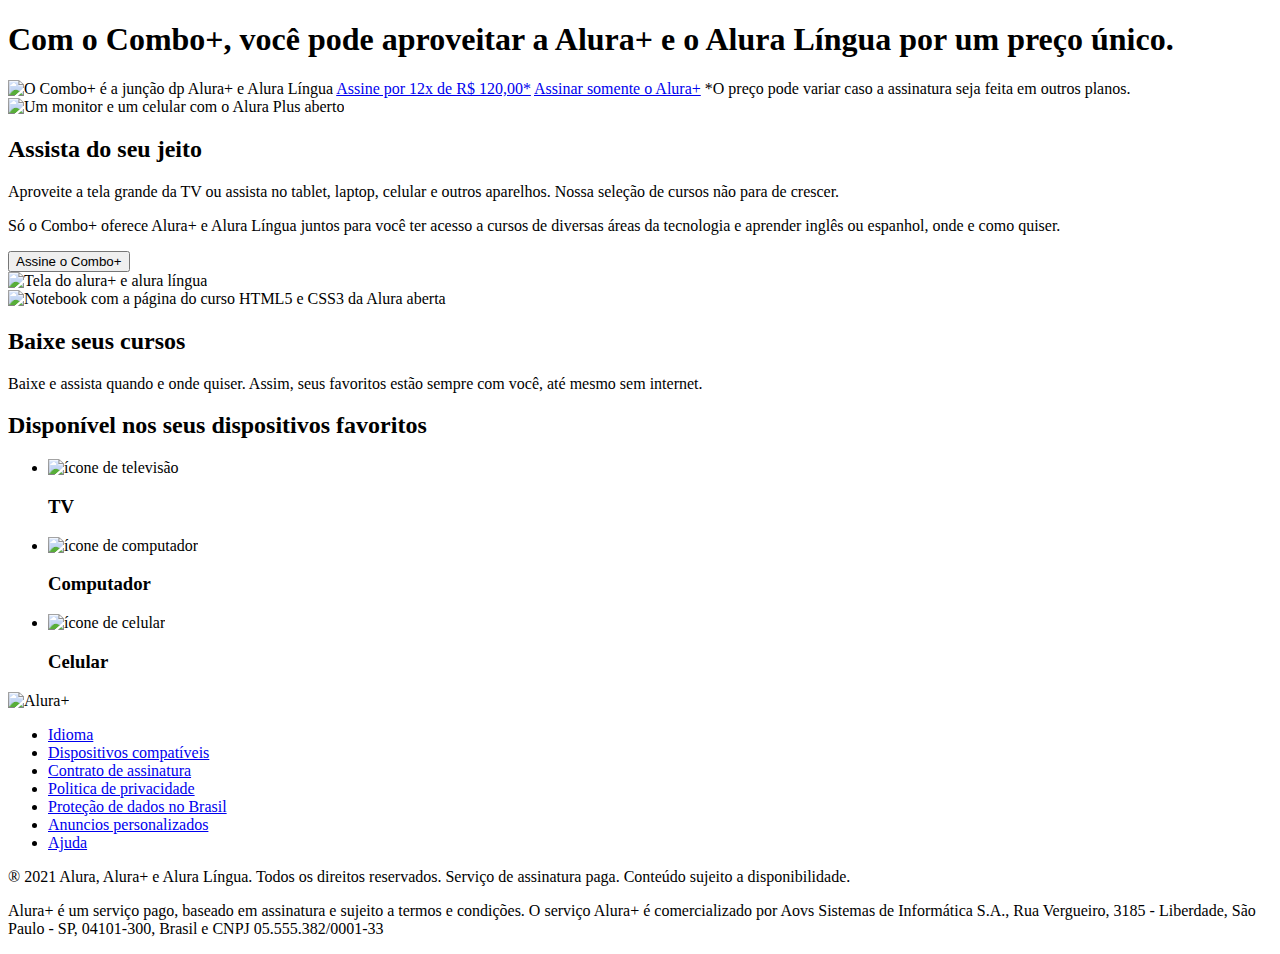
==== index.html @ 38381bb6 "SEO - Otimizações, foi adicionado uma pasta src para conter arquivos originais" ====
<!DOCTYPE html>
<html lang="pt-br">
<head>
    <meta charset="UTF-8">
    <meta http-equiv="X-UA-Compatible" content="IE=edge">
    <meta name="viewport" content="width=device-width, initial-scale=1.0">
    <meta name="description" content="Projeto final do curso HTML e CSS praticando HTML/CSS com adição de melhorias de SEO, perfomance e PWA">

    <title>Alura Plus</title>

    <link rel="stylesheet" href="./assets/css/style.css">

    <link rel="preconnect" href="https://fonts.googleapis.com">
    <link rel="preconnect" href="https://fonts.gstatic.com" crossorigin>
    <link href="https://fonts.googleapis.com/css2?family=Inter:wght@400;700&family=Overpass:wght@400;600;700;800;900&display=swap" rel="stylesheet">
</head>
<body>
    <section class="container container--principal principal">
        <div class="container__caixa">
            <h1 class="container__titulo">Com o Combo+, você pode aproveitar a Alura+ e o Alura Língua por um preço único.</h1>
            <img src="./assets/img/Combo.webp" class="container__imagem" alt="O Combo+ é a junção dp Alura+ e Alura Língua" width="356" height="108" />
            <a href="www.alura.com.br" class="container__botao">Assine por 12x de R$ 120,00*</a>
            <a href="www.alura.com.br" class="container__botao botao_secundario">Assinar somente o Alura+</a>
            <span class="container__aviso">*O preço pode variar caso a assinatura seja feita em outros planos.</span>
        </div>
    </section>

    <section class="container secundario">
        <img src="./assets/img/Plataformas.webp" class="secundario__imagem" alt="Um monitor e um celular com o Alura Plus aberto" width="498" height="560" />
        <div>
            <h2 class="descricao__titulo">Assista do seu jeito</h2>
            <p class="descricao__texto">Aproveite a tela grande da TV ou assista no tablet, laptop, celular e outros aparelhos. Nossa seleção de cursos não para de crescer.</p>
        </div>
    </section>

    <section class="container secundario">
        <div class="conteiner__descricao">
            <p class="descricao__texto">Só o Combo+ oferece Alura+ e Alura Língua juntos para você ter acesso a cursos de diversas áreas da tecnologia e aprender inglês ou espanhol, onde e como quiser.</p>
            <button class="container__botao secundario__botao">Assine o Combo+</button>
        </div>
        <img src="./assets/img/Telas.webp" class="secundario__imagem" alt="Tela do alura+ e alura língua" width="496" height="339" />
    </section>

    <section class="container secundario">
        <img src="./assets/img/Notebook.webp" class="container__imagem--notebook secundaria__imagem" alt="Notebook com a página do curso HTML5 e CSS3 da Alura aberta" width="547" height="324" />
        <div class="conteiner__descricao">
            <h2 class="descricao__titulo">Baixe seus cursos</h2>
            <p class="descricao__texto">Baixe e assista quando e onde quiser. Assim, seus favoritos estão sempre com você, até mesmo sem internet.</p>
        </div>
    </section>

    <section class="dispositivos">
        <h2 class="dispositivos__titulo">Disponível nos seus dispositivos favoritos</h2>
        <ul class="dispositivos__lista">
            <li>
                <img src="./assets/img/tv.png" alt="ícone de televisão" width="339" height="192" />
                <h3 class="lista__item">TV</h3>
            </li>
            <li>
                <img src="./assets/img/computador.png" alt="ícone de computador" width="339" height="192" />
                <h3 class="lista__item">Computador</h3>
            </li>
            <li>
                <img src="./assets/img/celular.png" alt="ícone de celular" width="339" height="192" />
                <h3 class="lista__item">Celular</h3>
            </li>
        </ul>
    </section>

    <footer class="rodape">
        <img src="./assets/img/Logo.webp" alt="Alura+" class="rodape__logo" width="102" height="36" />
        <ul class="rodape__lista">
            <li class="lista__link">
                <a href="#">Idioma</a>
            </li>
            <li class="lista__link">
                <a href="#">Dispositivos compatíveis</a>
            </li>
            <li class="lista__link">
                <a href="#">Contrato de assinatura</a>
            </li>
            <li class="lista__link">
                <a href="#">Politica de privacidade</a>
            </li>
            <li class="lista__link">
                <a href="#">Proteção de dados no Brasil</a>
            </li>
            <li class="lista__link">
                <a href="#">Anuncios personalizados</a>
            </li>
            <li class="lista__link">
                <a href="#">Ajuda</a>
            </li>
        </ul>
        <p class="rodape__texto">® 2021 Alura, Alura+ e Alura Língua. Todos os direitos reservados. Serviço de assinatura paga. Conteúdo sujeito a disponibilidade.</p>
        <p class="rodape__texto">Alura+ é um serviço pago, baseado em assinatura e sujeito a termos e condições. O serviço Alura+ é comercializado por Aovs Sistemas de Informática S.A., Rua Vergueiro, 3185 - Liberdade, São Paulo - SP, 04101-300, Brasil e CNPJ 05.555.382/0001-33</p>
    </footer>
</body>
</html>
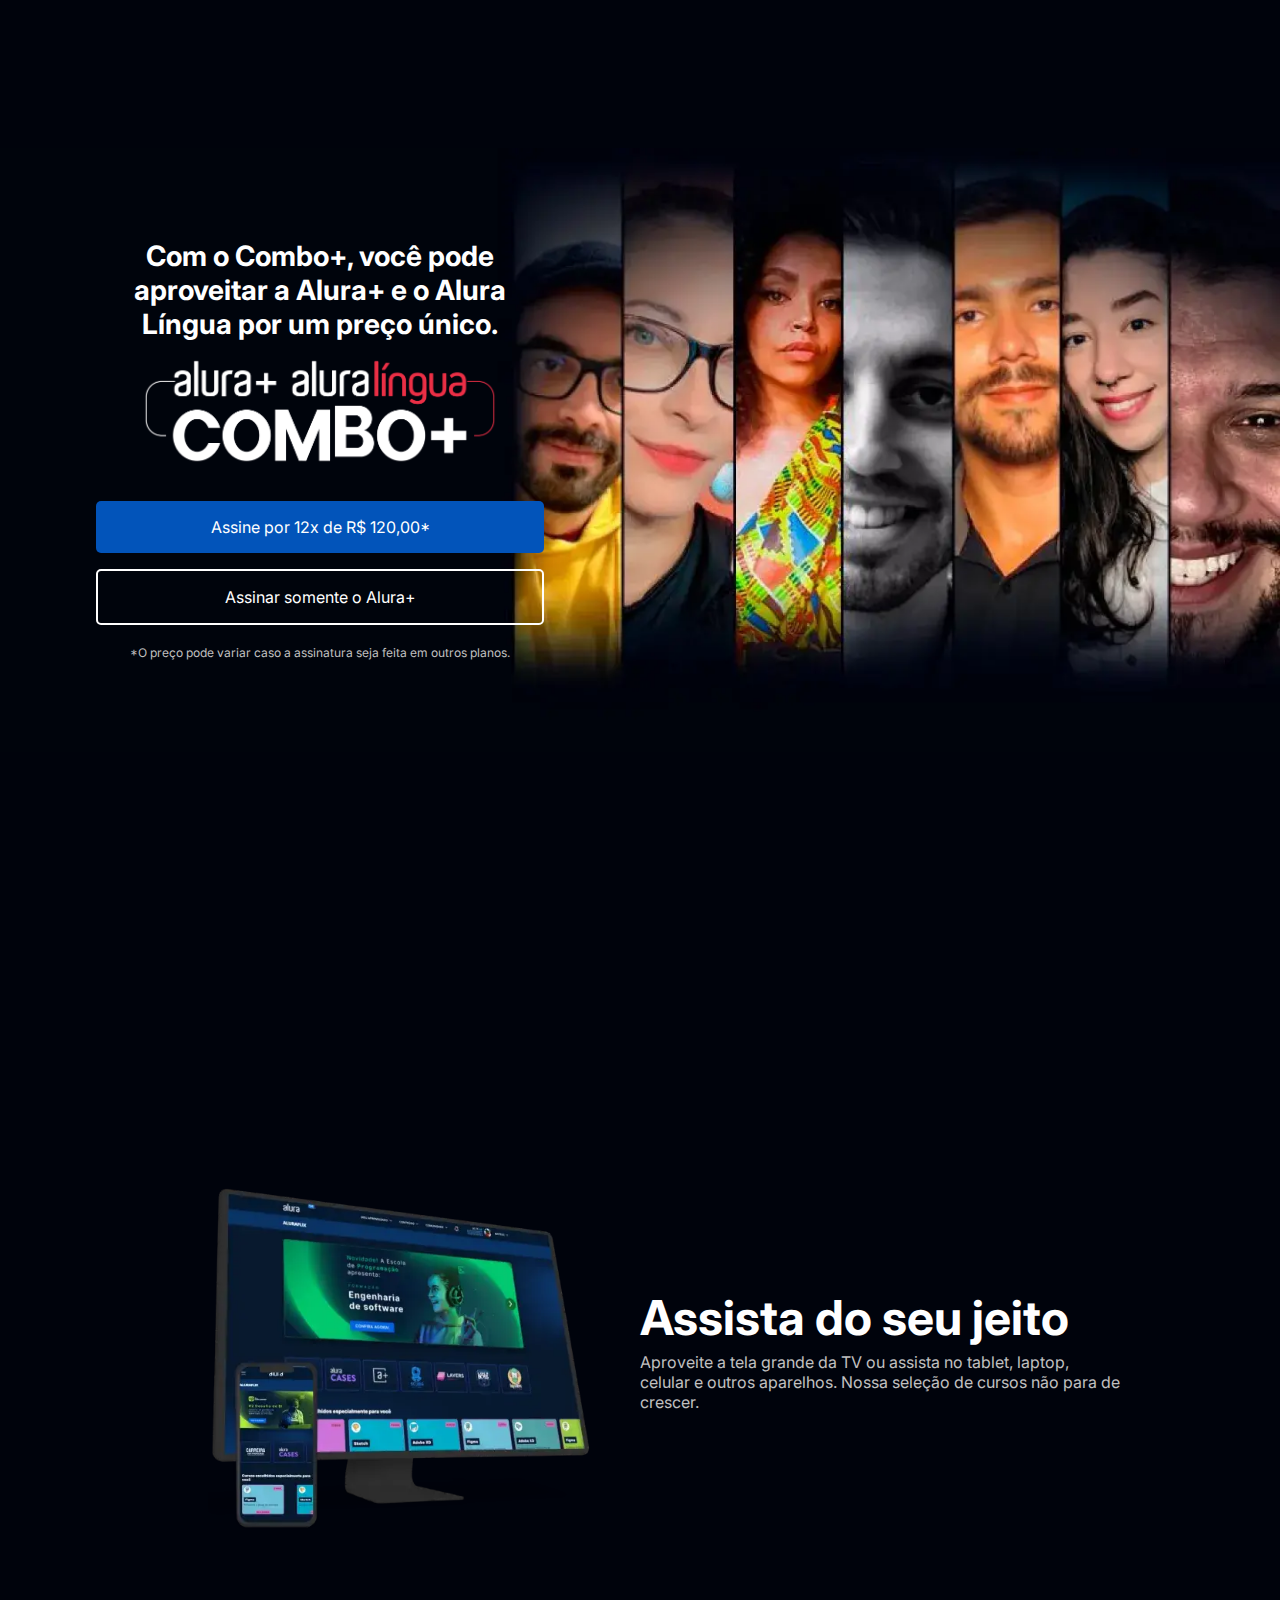
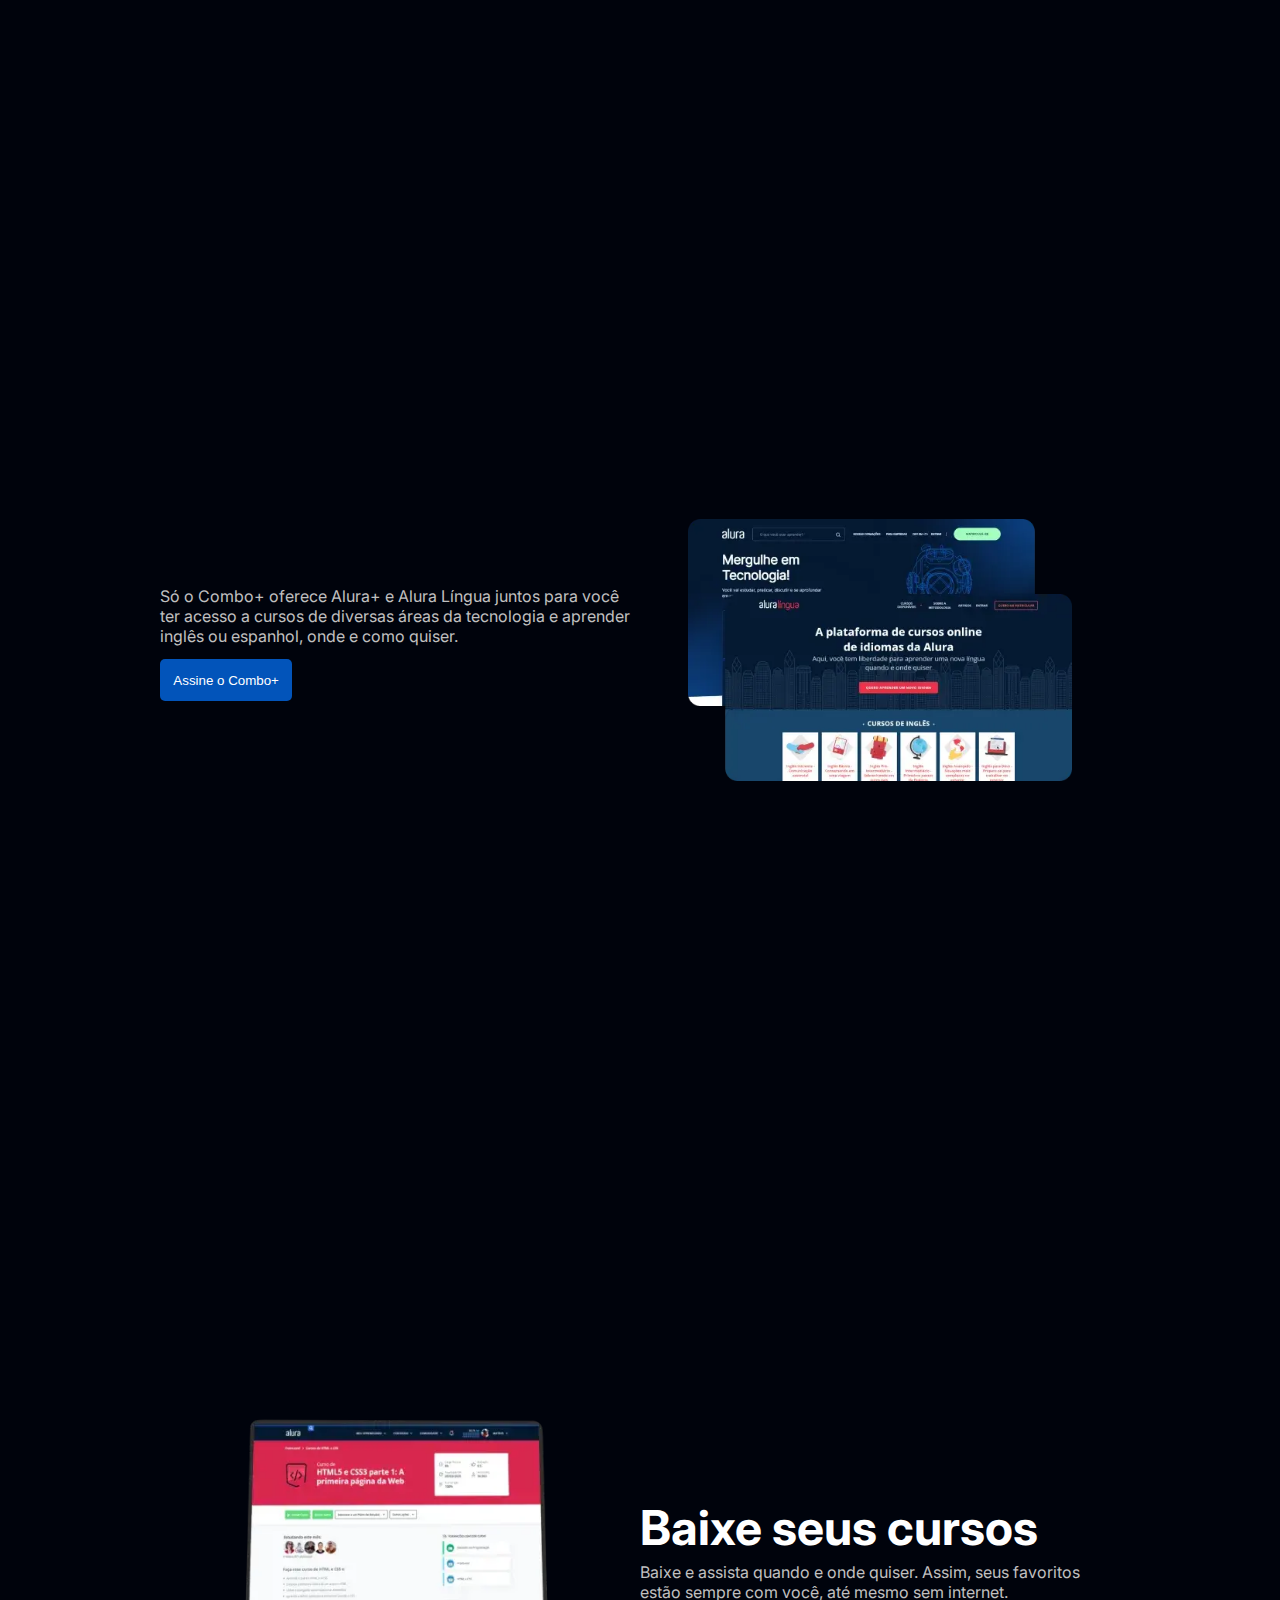
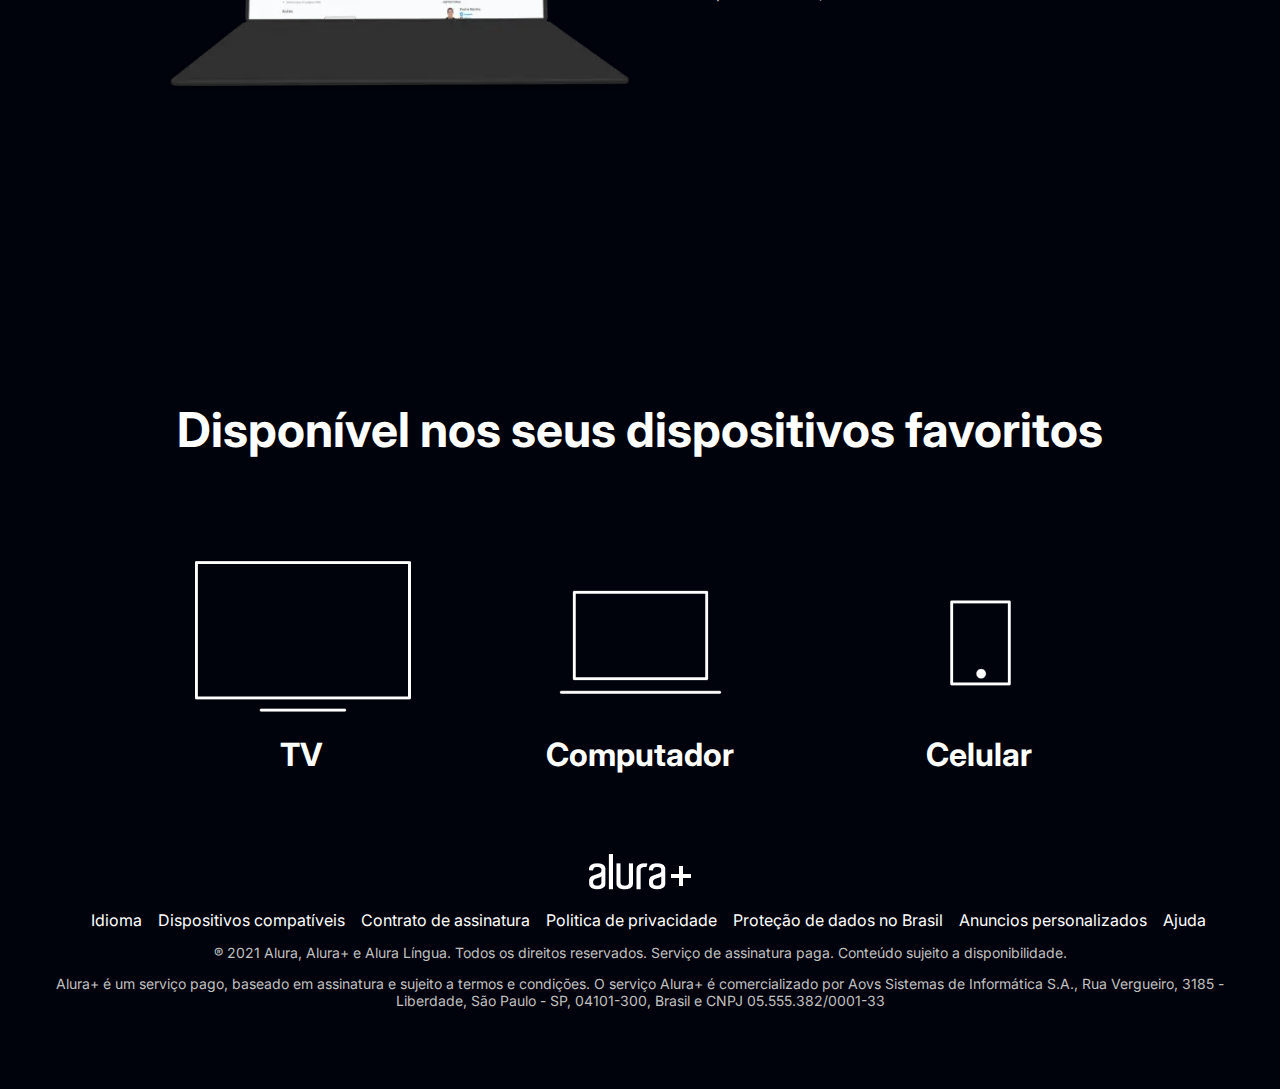
==== commit 9765701d: "PWA - Arquivos Base" ====
--- a/index.html
+++ b/index.html
@@ -4,12 +4,17 @@
     <meta charset="UTF-8">
     <meta http-equiv="X-UA-Compatible" content="IE=edge">
     <meta name="viewport" content="width=device-width, initial-scale=1.0">
+    <meta name="msapplication-TileColor" content="#0254ba">
+    <meta name="theme-color" content="#0254BA" />
     <meta name="description" content="Projeto final do curso HTML e CSS praticando HTML/CSS com adição de melhorias de SEO, perfomance e PWA">
 
     <title>Alura Plus</title>
 
+    <link rel="icon" type="image/png" sizes="16x16" href="./assets/img/favicon.png">
+    <link rel="apple-touch-icon" href="./assets/img/pwa/app_icon.png">
+    <link rel="manifest" href="manifest.webmanifest">
+
     <link rel="stylesheet" href="./assets/css/style.css">
-
     <link rel="preconnect" href="https://fonts.googleapis.com">
     <link rel="preconnect" href="https://fonts.gstatic.com" crossorigin>
     <link href="https://fonts.googleapis.com/css2?family=Inter:wght@400;700&family=Overpass:wght@400;600;700;800;900&display=swap" rel="stylesheet">
@@ -95,5 +100,7 @@
         <p class="rodape__texto">® 2021 Alura, Alura+ e Alura Língua. Todos os direitos reservados. Serviço de assinatura paga. Conteúdo sujeito a disponibilidade.</p>
         <p class="rodape__texto">Alura+ é um serviço pago, baseado em assinatura e sujeito a termos e condições. O serviço Alura+ é comercializado por Aovs Sistemas de Informática S.A., Rua Vergueiro, 3185 - Liberdade, São Paulo - SP, 04101-300, Brasil e CNPJ 05.555.382/0001-33</p>
     </footer>
+
+    <script src="./assets/js/index.js"></script>
 </body>
 </html>--- a/assets/css/style.css
+++ b/assets/css/style.css
@@ -0,0 +1,215 @@
+:root {
+    --branco-principal: #ffffff;
+    --cinza-secundario: #c0c0c0;
+    --botao-azul: #0254BA;
+    --cor-de-fundo: #00030c;
+    --fonte-principal: 'Inter';
+    --botao-azul-efeito: #4197FF;
+    --botao-cinza-claro: #0c0c0c80;
+
+    font-size: 62.5%;
+}
+
+body {
+    background-color: var(--cor-de-fundo);
+    color: var(--branco-principal);
+    font-family: var(--fonte-principal);
+    font-size: 16px;
+    font-weight: 400;
+}
+
+* {
+    margin: 0;
+    padding: 0;
+}
+
+.principal {
+    background-image: url(../img/Background.webp);
+    background-repeat: no-repeat;
+    background-position: right;
+    align-items: center;
+    text-align: center;
+}
+
+.container {
+    height: 100vh;
+    display: grid;
+    box-sizing: border-box;
+    padding: 0 3.2em;
+    justify-content: center;
+}
+
+.container__botao {
+    border: 0;
+    background-color: var(--botao-azul);
+    border-radius: .5rem;
+    padding: 1em;
+    color: var(--branco-principal);
+    display: block;
+    text-decoration: none;
+    margin-bottom: 1em;
+}
+
+.container__aviso {
+    font-size: 12px;
+    color: var(--cinza-secundario);
+}
+
+.container__titulo {
+    font-size: 28px;
+    font-weight: 700;
+}
+
+.container__imagem {
+    margin: 1em 0 2em 0;
+}
+
+.container__imagem--notebook {
+    width: 100%;
+    height: auto;
+    margin: 0;
+}
+
+.container__descricao {
+    padding: 2em;
+}
+
+.container__botao:hover {
+    background-color: var(--botao-cinza-claro);
+    color: var(--cor-de-fundo);
+    cursor: pointer;
+}
+
+.botao_secundario {
+    background-color: #0c0c0c80;
+    border: .2rem solid var(--branco-principal);
+}
+
+.descricao__titulo {
+    font-weight: 700;
+    font-size: 4.8rem;
+    color: var(--branco-principal);
+    margin-bottom: .1em;
+}
+
+.descricao__texto {
+    color: var(--cinza-secundario);
+}
+
+.secundario {
+    align-items: center;
+    justify-items: center;
+}
+
+.secundario__imagem {
+    width: 80%;
+    height: auto;
+}
+
+.secundario__botao {
+    display: inline-block;
+    margin-top: 1em;
+}
+
+.dispositivos {
+    text-align: center;
+}
+
+.dispositivos__titulo {
+    font-size: 48px;
+    color: var(--branco-principal);
+}
+
+.dispositivos__lista {
+    display: flex;
+    justify-content: center;
+    list-style: none;
+    margin: 5em 0;
+    flex-direction: column;
+}
+
+.lista__item {
+    font-size: 32px;
+    color: var(--branco-principal);
+}
+
+.rodape {
+    text-align: center;
+    margin: 5em 3em;
+}
+
+.rodape__lista {
+    display: flex;
+    justify-content: center;
+    list-style: none;
+    margin-top: 1em;
+    flex-wrap: wrap;
+}
+
+.rodape__texto {
+    margin: 1em 0;
+    color: var(--cinza-secundario);
+    font-size: 14px;
+}
+
+.lista__link a{
+    text-decoration: none;
+    color: var(--branco-principal);
+    margin-left: 1em;
+}
+
+.lista__link a:hover {
+    color: var(--botao-azul);
+}
+
+.lista__link a:active {
+    color: purple;
+}
+
+@media screen and (min-width: 768px) {
+    .container {
+        grid-template-columns: 50% 50%;
+        padding: 0;
+    }
+
+    .container--principal {
+        grid-template-columns: 100%;
+    }
+
+    .container__caixa {
+        margin: 0 6em;
+    }
+
+    .secundario {
+        margin: 0 5em;
+    }
+
+    .secundario__imagem {
+        justify-self: center;
+    }
+
+    .dispositivos__lista {
+        flex-direction: row;
+        flex-wrap: wrap;
+    }
+}
+
+@media screen  and (min-width: 1100px) {
+    .container--principal {
+        grid-template-columns: 50% 50%;
+
+    }
+
+    .principal {
+        background-size: contain;
+        background-position: center;
+    }
+
+    .secundario {
+        margin: 0 10em;
+    }
+
+    .botao_secundario {
+        background: transparent;
+    }
+}